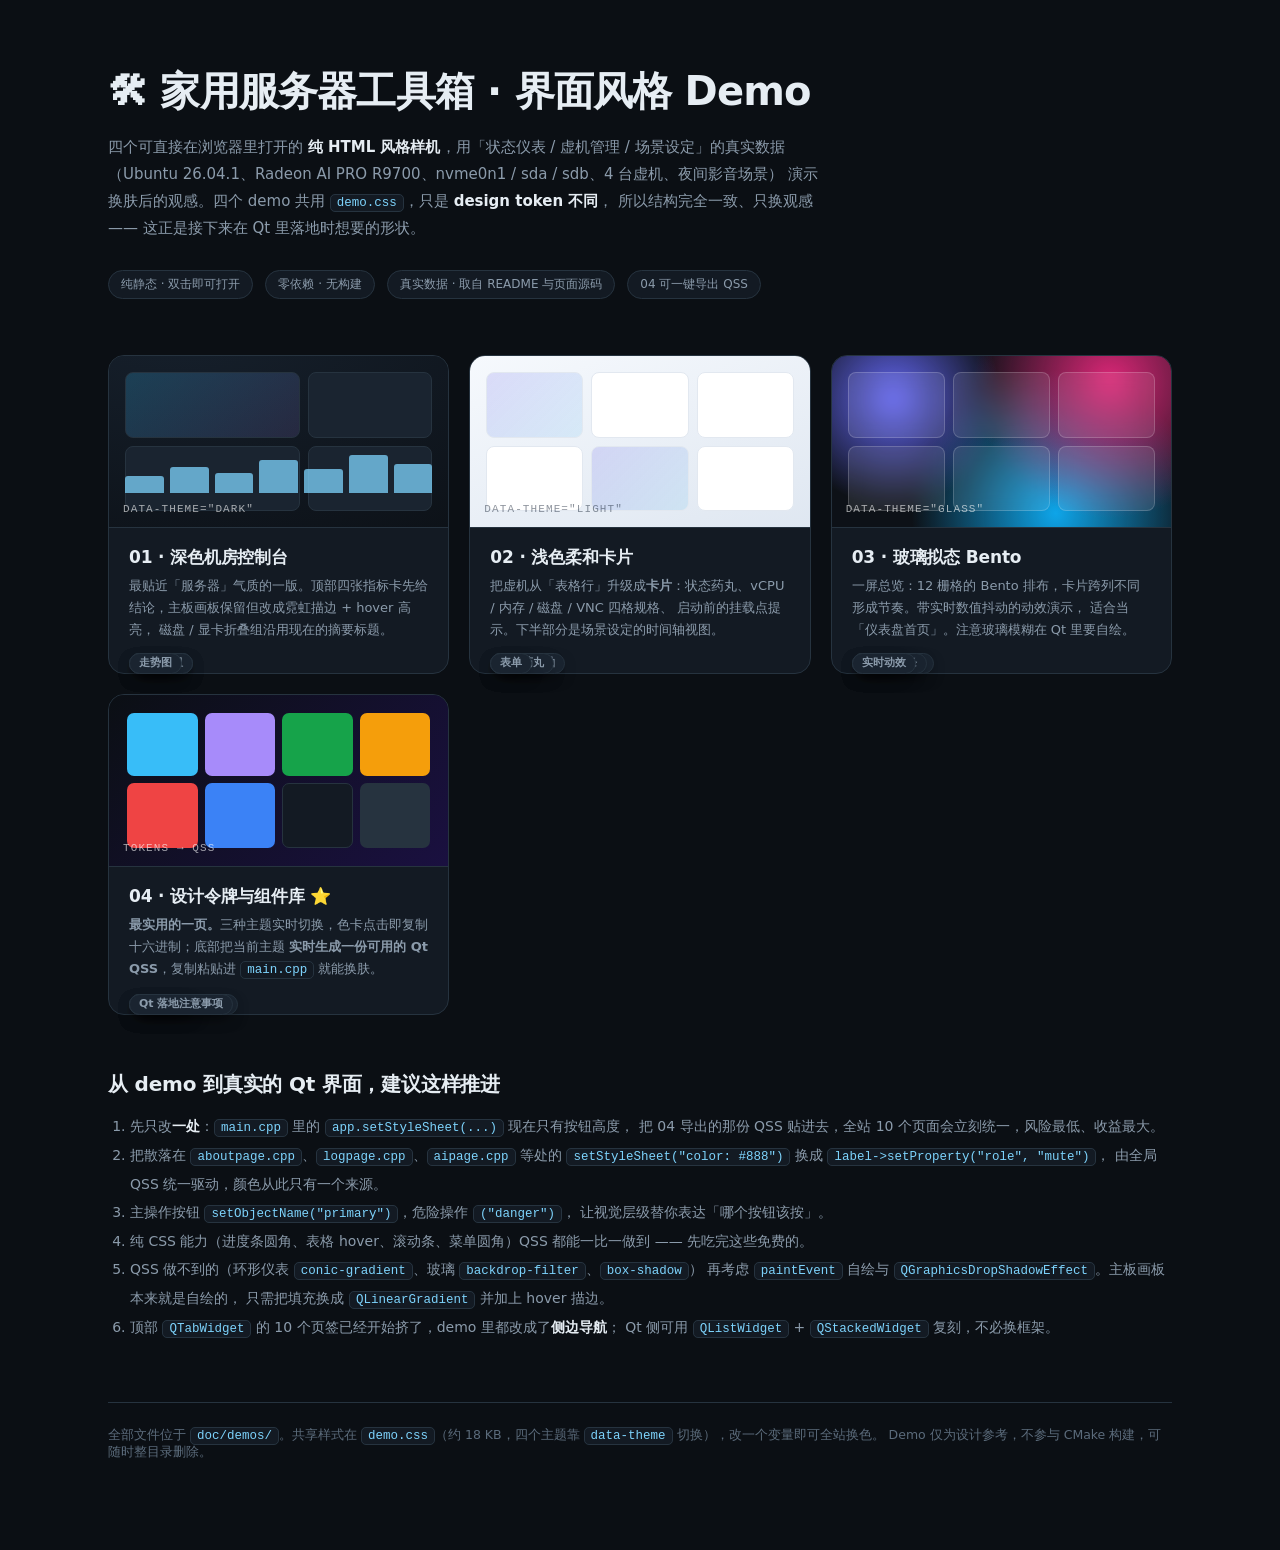
==== doc/demos/index.html @ bb208f49 "build: 加 install 规则与界面自检脚手架; 文档补充主题与实现说明 install: 默认前缀改为 ~/.local, cmake --install build 即装到 ~/.loca" ====
<!doctype html>
<html lang="zh-CN">
<head>
<meta charset="utf-8">
<meta name="viewport" content="width=device-width, initial-scale=1">
<title>家用服务器工具箱 · 界面风格 Demo</title>
<link rel="stylesheet" href="demo.css">
<style>
  body { background: #0b0f14; }
  .wrap { max-width: 1120px; margin: 0 auto; padding: 64px 28px 96px; color: #e6edf3; }
  h1 { font-size: 40px; margin: 0 0 10px; letter-spacing: -.02em; }
  .lede { color: #8b9bab; font-size: 15px; line-height: 1.8; max-width: 720px; }
  .lede b { color: #e6edf3; }
  .row { display: flex; flex-wrap: wrap; gap: 12px; margin: 28px 0 56px; }
  .tag { font-size: 12px; padding: 5px 12px; border-radius: 999px; border: 1px solid #26333f;
         background: #131a23; color: #8b9bab; }

  .cards { display: grid; grid-template-columns: repeat(auto-fill, minmax(320px, 1fr)); gap: 20px; }
  a.card { display: block; text-decoration: none; color: inherit; background: #131a23;
           border: 1px solid #26333f; border-radius: 16px; overflow: hidden;
           transition: transform .18s cubic-bezier(.2,.7,.2,1), border-color .18s, box-shadow .18s; }
  a.card:hover { transform: translateY(-4px); border-color: #33475b;
                 box-shadow: 0 20px 44px -20px rgba(0,0,0,.8); }
  .shot { height: 172px; position: relative; overflow: hidden; border-bottom: 1px solid #26333f; }
  .shot .lbl { position: absolute; left: 14px; bottom: 12px; font-size: 11px; letter-spacing: .1em;
               text-transform: uppercase; color: rgba(255,255,255,.62); font-family: var(--font-mono); }
  .pad { padding: 18px 20px 20px; }
  .pad h3 { font-size: 17px; margin: 0 0 6px; }
  .pad p { margin: 0; font-size: 13px; line-height: 1.7; color: #8b9bab; }
  .chips { display: flex; flex-wrap: wrap; gap: 6px; margin-top: 12px; }
  .chip { font-size: 11px; padding: 2px 9px; border-radius: 999px; background: #1a2430;
          border: 1px solid #26333f; color: #8b9bab; }

  /* 三块缩略图：纯 CSS 抽象示意，不依赖截图 */
  .s-dark  { background: radial-gradient(600px 300px at 20% -20%, #16202c, #0b0f14); }
  .s-light { background: linear-gradient(160deg, #f6f9fd, #dfe7f1); }
  .s-glass { background:
      radial-gradient(180px 180px at 18% 25%, #6366f1, transparent 60%),
      radial-gradient(220px 220px at 82% 15%, #db2777, transparent 62%),
      radial-gradient(240px 240px at 66% 92%, #0ea5e9, transparent 60%), #0d1117; }
  .s-tok   { background: linear-gradient(135deg, #0b0f14, #1a1040); }
  .blocks { position: absolute; inset: 16px; display: grid; gap: 8px; }
  .b1 { grid-template-columns: 1.4fr 1fr; grid-template-rows: 1fr 1fr; }
  .blk { border-radius: 8px; }
  .s-dark  .blk { background: #1a2430; border: 1px solid #26333f; }
  .s-dark  .blk.a { background: linear-gradient(135deg, rgba(56,189,248,.22), rgba(167,139,250,.14)); }
  .s-light .blk { background: #fff; border: 1px solid #e2e8f0; }
  .s-light .blk.a { background: linear-gradient(135deg, rgba(79,70,229,.16), rgba(14,165,233,.1)); }
  .s-glass .blk { background: rgba(255,255,255,.09); border: 1px solid rgba(255,255,255,.18);
                  backdrop-filter: blur(8px); }
  .b2 { grid-template-columns: repeat(3, 1fr); grid-template-rows: 1fr 1fr; }
  .b3 { grid-template-columns: repeat(4, 1fr); grid-template-rows: 1fr 1fr 1fr; }
  .bars { position: absolute; left: 16px; right: 16px; bottom: 34px; display: flex; gap: 6px; align-items: flex-end; height: 42px; }
  .bars i { flex: 1; border-radius: 3px 3px 0 0; background: rgba(125,211,252,.75); }
  .swgrid { position: absolute; inset: 18px; display: grid; grid-template-columns: repeat(4,1fr); gap: 7px; }
  .swgrid i { border-radius: 7px; }

  h2 { font-size: 20px; margin: 56px 0 14px; }
  ol { color: #8b9bab; font-size: 14px; line-height: 2; padding-left: 22px; }
  ol b { color: #e6edf3; }
  code { font-family: var(--font-mono); font-size: 12.5px; background: #131a23;
         border: 1px solid #26333f; border-radius: 5px; padding: 1px 6px; color: #7dd3fc; }
  .foot { margin-top: 60px; padding-top: 24px; border-top: 1px solid #26333f;
          font-size: 12.5px; color: #5b6b7b; }
</style>
</head>
<body>
<div class="wrap">

  <h1>🛠 家用服务器工具箱 · 界面风格 Demo</h1>
  <p class="lede">
    四个可直接在浏览器里打开的 <b>纯 HTML 风格样机</b>，用「状态仪表 / 虚机管理 / 场景设定」的真实数据
    （Ubuntu 26.04.1、Radeon AI PRO R9700、nvme0n1 / sda / sdb、4 台虚机、夜间影音场景）
    演示换肤后的观感。四个 demo 共用 <code>demo.css</code>，只是 <b>design token 不同</b>，
    所以结构完全一致、只换观感 —— 这正是接下来在 Qt 里落地时想要的形状。
  </p>

  <div class="row">
    <span class="tag">纯静态 · 双击即可打开</span>
    <span class="tag">零依赖 · 无构建</span>
    <span class="tag">真实数据 · 取自 README 与页面源码</span>
    <span class="tag">04 可一键导出 QSS</span>
  </div>

  <div class="cards">

    <a class="card" href="01-dark-console.html">
      <div class="shot s-dark">
        <div class="blocks b1">
          <div class="blk a"></div><div class="blk"></div><div class="blk"></div><div class="blk"></div>
        </div>
        <div class="bars"><i style="height:40%"></i><i style="height:62%"></i><i style="height:48%"></i>
          <i style="height:78%"></i><i style="height:56%"></i><i style="height:90%"></i><i style="height:70%"></i></div>
        <span class="lbl">data-theme="dark"</span>
      </div>
      <div class="pad">
        <h3>01 · 深色机房控制台</h3>
        <p>最贴近「服务器」气质的一版。顶部四张指标卡先给结论，主板画板保留但改成霓虹描边 + hover 高亮，
           磁盘 / 显卡折叠组沿用现在的摘要标题。</p>
        <div class="chips"><span class="chip">状态仪表</span><span class="chip">主板画板</span>
          <span class="chip">折叠分组</span><span class="chip">走势图</span></div>
      </div>
    </a>

    <a class="card" href="02-light-cards.html">
      <div class="shot s-light">
        <div class="blocks b2">
          <div class="blk a"></div><div class="blk"></div><div class="blk"></div>
          <div class="blk"></div><div class="blk a"></div><div class="blk"></div>
        </div>
        <span class="lbl" style="color:rgba(30,41,59,.5)">data-theme="light"</span>
      </div>
      <div class="pad">
        <h3>02 · 浅色柔和卡片</h3>
        <p>把虚机从「表格行」升级成<b>卡片</b>：状态药丸、vCPU / 内存 / 磁盘 / VNC 四格规格、
           启动前的挂载点提示。下半部分是场景设定的时间轴视图。</p>
        <div class="chips"><span class="chip">虚机卡片</span><span class="chip">场景时间轴</span>
          <span class="chip">状态药丸</span><span class="chip">表单</span></div>
      </div>
    </a>

    <a class="card" href="03-glass-bento.html">
      <div class="shot s-glass">
        <div class="blocks b2">
          <div class="blk"></div><div class="blk"></div><div class="blk"></div>
          <div class="blk"></div><div class="blk"></div><div class="blk"></div>
        </div>
        <span class="lbl">data-theme="glass"</span>
      </div>
      <div class="pad">
        <h3>03 · 玻璃拟态 Bento</h3>
        <p>一屏总览：12 栅格的 Bento 排布，卡片跨列不同形成节奏。带实时数值抖动的动效演示，
           适合当「仪表盘首页」。注意玻璃模糊在 Qt 里要自绘。</p>
        <div class="chips"><span class="chip">Bento 栅格</span><span class="chip">面积图</span>
          <span class="chip">温度热力条</span><span class="chip">实时动效</span></div>
      </div>
    </a>

    <a class="card" href="04-tokens.html">
      <div class="shot s-tok">
        <div class="swgrid">
          <i style="background:#38bdf8"></i><i style="background:#a78bfa"></i><i style="background:#16a34a"></i><i style="background:#f59e0b"></i>
          <i style="background:#ef4444"></i><i style="background:#3b82f6"></i><i style="background:#131a23;border:1px solid #26333f"></i><i style="background:#26333f"></i>
        </div>
        <span class="lbl">tokens → QSS</span>
      </div>
      <div class="pad">
        <h3>04 · 设计令牌与组件库 ⭐</h3>
        <p><b>最实用的一页。</b>三种主题实时切换，色卡点击即复制十六进制；底部把当前主题
           <b>实时生成一份可用的 Qt QSS</b>，复制粘贴进 <code>main.cpp</code> 就能换肤。</p>
        <div class="chips"><span class="chip">主题切换</span><span class="chip">导出 QSS</span>
          <span class="chip">按钮 / 表格 / 表单</span><span class="chip">Qt 落地注意事项</span></div>
      </div>
    </a>

  </div>

  <h2>从 demo 到真实的 Qt 界面，建议这样推进</h2>
  <ol>
    <li>先只改<b>一处</b>：<code>main.cpp</code> 里的 <code>app.setStyleSheet(...)</code> 现在只有按钮高度，
        把 04 导出的那份 QSS 贴进去，全站 10 个页面会立刻统一，风险最低、收益最大。</li>
    <li>把散落在 <code>aboutpage.cpp</code>、<code>logpage.cpp</code>、<code>aipage.cpp</code> 等处的
        <code>setStyleSheet("color: #888")</code> 换成 <code>label-&gt;setProperty("role", "mute")</code>，
        由全局 QSS 统一驱动，颜色从此只有一个来源。</li>
    <li>主操作按钮 <code>setObjectName("primary")</code>，危险操作 <code>("danger")</code>，
        让视觉层级替你表达「哪个按钮该按」。</li>
    <li>纯 CSS 能力（进度条圆角、表格 hover、滚动条、菜单圆角）QSS 都能一比一做到 —— 先吃完这些免费的。</li>
    <li>QSS 做不到的（环形仪表 <code>conic-gradient</code>、玻璃 <code>backdrop-filter</code>、<code>box-shadow</code>）
        再考虑 <code>paintEvent</code> 自绘与 <code>QGraphicsDropShadowEffect</code>。主板画板本来就是自绘的，
        只需把填充换成 <code>QLinearGradient</code> 并加上 hover 描边。</li>
    <li>顶部 <code>QTabWidget</code> 的 10 个页签已经开始挤了，demo 里都改成了<b>侧边导航</b>；
        Qt 侧可用 <code>QListWidget</code> + <code>QStackedWidget</code> 复刻，不必换框架。</li>
  </ol>

  <div class="foot">
    全部文件位于 <code>doc/demos/</code>。共享样式在 <code>demo.css</code>（约 18 KB，四个主题靠
    <code>data-theme</code> 切换），改一个变量即可全站换色。
    Demo 仅为设计参考，不参与 CMake 构建，可随时整目录删除。
  </div>

</div>
</body>
</html>
---- doc/demos/demo.css ----
/* ============================================================
   家用服务器工具箱 · 风格化 Demo 共享样式
   demo.css — 主题变量 + 通用组件骨架
   四个 demo 各挂一个 data-theme，切换观感而不改结构
   配色/间距/圆角均可一比一翻译成 Qt QSS（见 04-tokens.html）
   ============================================================ */

/* ---------- 1. 设计令牌（Design Tokens） ---------- */
:root {
  /* 间距：4px 基准的模块化阶梯 */
  --sp-1: 4px;  --sp-2: 8px;  --sp-3: 12px; --sp-4: 16px;
  --sp-5: 24px; --sp-6: 32px; --sp-7: 48px;

  /* 圆角 */
  --r-sm: 8px; --r-md: 12px; --r-lg: 18px; --r-pill: 999px;

  /* 字体 */
  --font-ui: "Inter", "PingFang SC", "Microsoft YaHei", system-ui, sans-serif;
  --font-mono: "JetBrains Mono", "SFMono-Regular", "Cascadia Code", monospace;

  /* 字号 */
  --fs-xs: 11px; --fs-sm: 12px; --fs-md: 13px;
  --fs-lg: 15px; --fs-xl: 20px; --fs-2xl: 28px; --fs-num: 34px;

  /* 动效 */
  --ease: cubic-bezier(.2,.7,.2,1);
  --dur: .18s;

  /* 语义色（默认值，各主题覆盖） */
  --ok: #16a34a; --warn: #f59e0b; --bad: #ef4444; --info: #3b82f6;
}

/* ---------- 2. 主题：深色机房控制台 ---------- */
[data-theme="dark"] {
  --bg:        #0b0f14;
  --bg-grad:   radial-gradient(1200px 600px at 20% -10%, #16202c 0%, #0b0f14 60%);
  --surface:   #131a23;
  --surface-2: #1a2430;
  --surface-3: #202d3b;
  --border:    #26333f;
  --border-hi: #33475b;
  --text:      #e6edf3;
  --text-dim:  #8b9bab;
  --text-mute: #5b6b7b;
  --accent:    #38bdf8;
  --accent-2:  #a78bfa;
  --glow:      0 0 0 1px rgba(56,189,248,.25), 0 8px 24px -8px rgba(56,189,248,.35);
  --shadow:    0 12px 32px -12px rgba(0,0,0,.7);
  --track:     #0e151d;
}

/* ---------- 3. 主题：浅色柔和卡片 ---------- */
[data-theme="light"] {
  --bg:        #eef2f7;
  --bg-grad:   linear-gradient(180deg, #f6f9fd 0%, #e9eef6 100%);
  --surface:   #ffffff;
  --surface-2: #f7f9fc;
  --surface-3: #eef2f7;
  --border:    #e2e8f0;
  --border-hi: #cbd5e1;
  --text:      #1e293b;
  --text-dim:  #64748b;
  --text-mute: #94a3b8;
  --accent:    #4f46e5;
  --accent-2:  #0ea5e9;
  --glow:      0 0 0 1px rgba(79,70,229,.18), 0 6px 18px -8px rgba(79,70,229,.28);
  --shadow:    0 8px 24px -14px rgba(15,23,42,.25), 0 1px 2px rgba(15,23,42,.06);
  --track:     #e9eef5;
}

/* ---------- 4. 主题：玻璃拟态 ---------- */
[data-theme="glass"] {
  --bg:        #0d1117;
  --surface:   rgba(255,255,255,.07);
  --surface-2: rgba(255,255,255,.10);
  --surface-3: rgba(255,255,255,.14);
  --border:    rgba(255,255,255,.14);
  --border-hi: rgba(255,255,255,.28);
  --text:      #f2f6fb;
  --text-dim:  rgba(242,246,251,.68);
  --text-mute: rgba(242,246,251,.42);
  --accent:    #7dd3fc;
  --accent-2:  #f0abfc;
  --glow:      0 0 0 1px rgba(255,255,255,.18), 0 10px 40px -12px rgba(125,211,252,.45);
  --shadow:    0 24px 60px -24px rgba(0,0,0,.65);
  --track:     rgba(255,255,255,.10);
}
[data-theme="glass"] .app::before {
  content: ""; position: fixed; inset: -20%; z-index: 0; pointer-events: none;
  background:
    radial-gradient(420px 420px at 12% 18%, #6366f1 0%, transparent 60%),
    radial-gradient(520px 520px at 88% 12%, #db2777 0%, transparent 62%),
    radial-gradient(560px 560px at 72% 88%, #0ea5e9 0%, transparent 60%),
    radial-gradient(420px 420px at 25% 92%, #22d3ee 0%, transparent 62%);
  filter: blur(70px) saturate(150%); opacity: .55;
  animation: blob 26s var(--ease) infinite alternate;
}
@keyframes blob { to { transform: translate3d(3%, -3%, 0) rotate(8deg) scale(1.08); } }

/* ---------- 5. 基础排版 ---------- */
* { box-sizing: border-box; }
html, body { margin: 0; height: 100%; }
body {
  font-family: var(--font-ui);
  font-size: var(--fs-md);
  color: var(--text);
  background: var(--bg);
  -webkit-font-smoothing: antialiased;
}
.app { min-height: 100%; background: var(--bg-grad) fixed; position: relative; }
.app > * { position: relative; z-index: 1; }
h1, h2, h3, h4 { margin: 0; font-weight: 650; letter-spacing: -.01em; }
.num, .mono { font-family: var(--font-mono); font-variant-numeric: tabular-nums; }
.dim  { color: var(--text-dim); }
.mute { color: var(--text-mute); }

/* ---------- 6. 窗口外框（模拟 Qt 主窗口） ---------- */
.window {
  max-width: 1180px; margin: 0 auto; min-height: 100vh;
  display: grid; grid-template-columns: 208px 1fr;
  background: var(--bg);
}
@media (max-width: 860px) { .window { grid-template-columns: 1fr; } .sidebar { display: none; } }

/* ---------- 7. 侧边导航（替代顶部 QTabWidget） ---------- */
.sidebar {
  display: flex; flex-direction: column; gap: var(--sp-1);
  padding: var(--sp-4) var(--sp-3);
  background: color-mix(in srgb, var(--surface) 70%, transparent);
  border-right: 1px solid var(--border);
}
.brand { display: flex; align-items: center; gap: var(--sp-3); padding: var(--sp-2) var(--sp-2) var(--sp-4); }
.brand-mark {
  width: 34px; height: 34px; border-radius: var(--r-sm); display: grid; place-items: center;
  font-size: 17px; background: linear-gradient(135deg, var(--accent), var(--accent-2));
  box-shadow: var(--glow);
}
.brand-name { font-size: var(--fs-md); font-weight: 700; line-height: 1.2; }
.brand-sub  { font-size: var(--fs-xs); color: var(--text-mute); }

.nav-item {
  display: flex; align-items: center; gap: var(--sp-3);
  padding: 9px var(--sp-3); border-radius: var(--r-sm);
  color: var(--text-dim); font-size: var(--fs-md); cursor: pointer;
  border: 1px solid transparent; background: none; text-align: left; width: 100%;
  transition: background var(--dur) var(--ease), color var(--dur) var(--ease),
              transform var(--dur) var(--ease);
}
.nav-item:hover { background: var(--surface-2); color: var(--text); transform: translateX(2px); }
.nav-item.active {
  background: var(--surface-2); color: var(--text); font-weight: 600;
  border-color: var(--border); box-shadow: inset 2px 0 0 var(--accent);
}
.nav-ico { width: 20px; text-align: center; filter: saturate(1.1); }
.nav-badge {
  margin-left: auto; font-size: var(--fs-xs); font-family: var(--font-mono);
  padding: 1px 6px; border-radius: var(--r-pill); background: var(--surface-3); color: var(--text-dim);
}
.nav-sep { margin: var(--sp-3) var(--sp-2) var(--sp-1); font-size: var(--fs-xs);
           text-transform: uppercase; letter-spacing: .08em; color: var(--text-mute); }

/* ---------- 8. 顶栏 ---------- */
.main { display: flex; flex-direction: column; min-width: 0; }
.topbar {
  display: flex; align-items: center; gap: var(--sp-4);
  padding: var(--sp-3) var(--sp-5); border-bottom: 1px solid var(--border);
  background: color-mix(in srgb, var(--surface) 60%, transparent);
  backdrop-filter: blur(10px);
  position: sticky; top: 0; z-index: 5;
}
.topbar h1 { font-size: var(--fs-lg); }
.topbar .sub { font-size: var(--fs-sm); color: var(--text-mute); }
.spacer { flex: 1; }

/* ---------- 9. 卡片 ---------- */
.card {
  background: var(--surface); border: 1px solid var(--border);
  border-radius: var(--r-md); box-shadow: var(--shadow);
  transition: border-color var(--dur) var(--ease), transform var(--dur) var(--ease),
              box-shadow var(--dur) var(--ease);
}
[data-theme="glass"] .card { backdrop-filter: blur(18px) saturate(150%); }
.card:hover { border-color: var(--border-hi); }
.card-head {
  display: flex; align-items: center; gap: var(--sp-2);
  padding: var(--sp-3) var(--sp-4); border-bottom: 1px solid var(--border);
}
.card-title { font-size: var(--fs-md); font-weight: 650; }
.card-body { padding: var(--sp-4); }
.grid { display: grid; gap: var(--sp-4); }

/* ---------- 10. 指标卡 + 仪表 ---------- */
.stat { padding: var(--sp-4); display: flex; flex-direction: column; gap: var(--sp-2); }
.stat-top { display: flex; align-items: center; gap: var(--sp-2); }
.stat-label { font-size: var(--fs-sm); color: var(--text-dim); }
.stat-val { font-size: var(--fs-num); font-weight: 700; line-height: 1; }
.stat-val small { font-size: var(--fs-lg); font-weight: 500; color: var(--text-mute); }
.stat-foot { font-size: var(--fs-xs); color: var(--text-mute); }

.bar { height: 6px; border-radius: var(--r-pill); background: var(--track); overflow: hidden; }
.bar > i { display: block; height: 100%; border-radius: inherit;
           background: linear-gradient(90deg, var(--accent), var(--accent-2));
           transition: width .6s var(--ease); }
.bar.ok    > i { background: linear-gradient(90deg, #16a34a, #4ade80); }
.bar.warn  > i { background: linear-gradient(90deg, #d97706, #fbbf24); }
.bar.bad   > i { background: linear-gradient(90deg, #dc2626, #f87171); }

.ring { --p: 0; --sz: 96px; width: var(--sz); height: var(--sz); border-radius: 50%;
  display: grid; place-items: center; position: relative;
  background: conic-gradient(var(--accent) calc(var(--p) * 1%), var(--track) 0); }
.ring::after { content: ""; position: absolute; inset: 9px; border-radius: 50%; background: var(--surface); }
.ring b { position: relative; font-size: var(--fs-xl); font-family: var(--font-mono); }

/* ---------- 11. 状态药丸 ---------- */
.pill {
  display: inline-flex; align-items: center; gap: 5px;
  padding: 2px 9px; border-radius: var(--r-pill);
  font-size: var(--fs-xs); font-weight: 600; letter-spacing: .01em;
  border: 1px solid transparent; white-space: nowrap;
}
.pill .dot { width: 6px; height: 6px; border-radius: 50%; background: currentColor; }
.pill.live .dot { animation: pulse 1.6s var(--ease) infinite; }
@keyframes pulse { 50% { opacity: .3; transform: scale(.7); } }
.pill.ok   { color: var(--ok);   background: color-mix(in srgb, var(--ok) 14%, transparent);   border-color: color-mix(in srgb, var(--ok) 30%, transparent); }
.pill.warn { color: var(--warn); background: color-mix(in srgb, var(--warn) 14%, transparent); border-color: color-mix(in srgb, var(--warn) 30%, transparent); }
.pill.bad  { color: var(--bad);  background: color-mix(in srgb, var(--bad) 14%, transparent);  border-color: color-mix(in srgb, var(--bad) 30%, transparent); }
.pill.mute { color: var(--text-mute); background: var(--surface-2); border-color: var(--border); }

/* ---------- 12. 按钮 ---------- */
.btn {
  display: inline-flex; align-items: center; gap: 6px; cursor: pointer;
  padding: 7px 14px; border-radius: var(--r-sm); font: inherit; font-size: var(--fs-md);
  color: var(--text); background: var(--surface-2); border: 1px solid var(--border);
  transition: transform var(--dur) var(--ease), background var(--dur) var(--ease),
              border-color var(--dur) var(--ease), box-shadow var(--dur) var(--ease);
}
.btn:hover  { background: var(--surface-3); border-color: var(--border-hi); transform: translateY(-1px); }
.btn:active { transform: translateY(0); }
.btn.primary {
  color: #fff; border-color: transparent;
  background: linear-gradient(135deg, var(--accent), var(--accent-2)); box-shadow: var(--glow);
}
.btn.primary:hover { filter: brightness(1.08); }
.btn.danger { color: var(--bad); border-color: color-mix(in srgb, var(--bad) 35%, transparent);
              background: color-mix(in srgb, var(--bad) 10%, transparent); }
.btn.sm { padding: 4px 10px; font-size: var(--fs-sm); }
.btn:disabled { opacity: .45; cursor: not-allowed; transform: none; }

/* ---------- 13. 表格 ---------- */
table { width: 100%; border-collapse: collapse; font-size: var(--fs-md); }
thead th {
  text-align: left; font-size: var(--fs-xs); text-transform: uppercase; letter-spacing: .06em;
  color: var(--text-mute); font-weight: 600; padding: var(--sp-2) var(--sp-3);
  border-bottom: 1px solid var(--border); position: sticky; top: 0; background: var(--surface);
}
tbody td { padding: 10px var(--sp-3); border-bottom: 1px solid color-mix(in srgb, var(--border) 60%, transparent); }
tbody tr { transition: background var(--dur) var(--ease); }
tbody tr:hover { background: var(--surface-2); }
tbody tr.sel { background: color-mix(in srgb, var(--accent) 10%, transparent);
               box-shadow: inset 2px 0 0 var(--accent); }
tbody tr:last-child td { border-bottom: 0; }

/* ---------- 14. 定义列表 / KV 网格 ---------- */
.kv { display: grid; grid-template-columns: 92px 1fr; gap: var(--sp-2) var(--sp-3); font-size: var(--fs-md); }
.kv dt { color: var(--text-mute); }
.kv dd { margin: 0; font-family: var(--font-mono); font-size: var(--fs-sm); }

/* ---------- 15. 主板画板（风格化的电路板） ---------- */
.board {
  position: relative; border-radius: var(--r-md); padding: var(--sp-4);
  background:
    repeating-linear-gradient(90deg, transparent 0 39px, color-mix(in srgb, var(--accent) 6%, transparent) 39px 40px),
    repeating-linear-gradient(0deg,  transparent 0 39px, color-mix(in srgb, var(--accent) 6%, transparent) 39px 40px),
    linear-gradient(160deg, #0f2a22, #0a1c18);
  border: 1px solid #1d4438; box-shadow: inset 0 0 60px rgba(0,0,0,.55), var(--shadow);
  min-height: 420px;
}
.chip {
  position: absolute; border-radius: var(--r-sm); padding: 7px 9px; cursor: pointer;
  font-size: var(--fs-xs); line-height: 1.35; color: #06231b; font-weight: 650;
  box-shadow: 0 6px 16px -6px rgba(0,0,0,.6);
  transition: transform var(--dur) var(--ease), box-shadow var(--dur) var(--ease), filter var(--dur) var(--ease);
}
.chip:hover { transform: translateY(-2px) scale(1.03); filter: brightness(1.12); z-index: 3;
              box-shadow: 0 12px 26px -8px rgba(0,0,0,.7); }
.chip.on { box-shadow: 0 0 0 2px rgba(255,255,255,.6), 0 10px 24px -6px rgba(0,0,0,.7); }
.chip b { display: block; font-size: var(--fs-sm); }
.chip .mini { height: 4px; margin-top: 4px; border-radius: 2px; background: rgba(0,0,0,.28); overflow: hidden; }
.chip .mini > i { display: block; height: 100%; background: rgba(255,255,255,.9); }
.chip.cpu   { background: linear-gradient(140deg, #fbbf24, #f59e0b); }
.chip.chipset { background: linear-gradient(140deg, #94a3b8, #64748b); color: #0b1220; }
.chip.ram   { background: linear-gradient(140deg, #60a5fa, #3b82f6); }
.chip.nvme  { background: linear-gradient(140deg, #34d399, #10b981); }
.chip.sata  { background: linear-gradient(140deg, #c084fc, #a855f7); }
.chip.gpu   { background: linear-gradient(140deg, #fb7185, #ef4444); }
.chip.nic   { background: linear-gradient(140deg, #22d3ee, #06b6d4); }
.board-tag { position: absolute; right: var(--sp-4); bottom: var(--sp-3);
             font-family: var(--font-mono); font-size: var(--fs-xs); letter-spacing: .18em;
             color: rgba(255,255,255,.35); }

/* ---------- 16. 迷你走势图 ---------- */
.spark { display: flex; align-items: flex-end; gap: 3px; height: 34px; }
.spark i { flex: 1; border-radius: 2px 2px 0 0;
  background: linear-gradient(180deg, var(--accent), color-mix(in srgb, var(--accent) 25%, transparent));
  animation: rise .7s var(--ease) backwards; }
@keyframes rise { from { transform: scaleY(.1); opacity: 0; } }
.spark i:nth-child(n) { transform-origin: bottom; }

/* ---------- 17. 折叠分组 ---------- */
details.grp { border: 1px solid var(--border); border-radius: var(--r-sm); background: var(--surface-2); }
details.grp + details.grp { margin-top: var(--sp-2); }
details.grp > summary {
  cursor: pointer; padding: var(--sp-3) var(--sp-4); font-size: var(--fs-md); font-weight: 600;
  list-style: none; display: flex; align-items: center; gap: var(--sp-2);
}
details.grp > summary::-webkit-details-marker { display: none; }
details.grp > summary::before { content: "▸"; color: var(--text-mute); transition: transform var(--dur) var(--ease); }
details.grp[open] > summary::before { transform: rotate(90deg); }
details.grp > summary:hover { background: var(--surface-3); border-radius: var(--r-sm); }
.grp-body { padding: 0 var(--sp-4) var(--sp-4); }

/* ---------- 18. 表单控件 ---------- */
.field { display: flex; flex-direction: column; gap: 5px; }
.field label { font-size: var(--fs-xs); color: var(--text-mute); }
.input, select.input {
  padding: 7px 10px; border-radius: var(--r-sm); font: inherit; font-size: var(--fs-md);
  color: var(--text); background: var(--surface-2); border: 1px solid var(--border);
  transition: border-color var(--dur) var(--ease), box-shadow var(--dur) var(--ease);
}
.input:focus { outline: none; border-color: var(--accent); box-shadow: 0 0 0 3px color-mix(in srgb, var(--accent) 22%, transparent); }

.switch { width: 40px; height: 22px; border-radius: var(--r-pill); background: var(--track);
  position: relative; cursor: pointer; border: 1px solid var(--border); transition: background var(--dur) var(--ease); }
.switch::after { content: ""; position: absolute; top: 2px; left: 2px; width: 16px; height: 16px;
  border-radius: 50%; background: var(--text-mute); transition: transform var(--dur) var(--ease), background var(--dur) var(--ease); }
.switch.on { background: color-mix(in srgb, var(--accent) 45%, transparent); }
.switch.on::after { transform: translateX(18px); background: var(--accent); }

/* ---------- 19. 终端 / 日志 ---------- */
.term {
  font-family: var(--font-mono); font-size: var(--fs-sm); line-height: 1.65;
  background: color-mix(in srgb, var(--bg) 70%, #000); border: 1px solid var(--border);
  border-radius: var(--r-sm); padding: var(--sp-3) var(--sp-4); max-height: 240px; overflow: auto;
}
.term .ln { display: grid; grid-template-columns: 46px 62px 1fr; gap: var(--sp-3); white-space: pre-wrap; }
.term .t { color: var(--text-mute); }
.term .lv { font-weight: 700; }
.term .lv.I { color: #38bdf8; } .term .lv.W { color: #fbbf24; }
.term .lv.E { color: #f87171; } .term .lv.S { color: #4ade80; }

/* ---------- 20. 空状态 / 提示条 ---------- */
.empty { display: grid; place-items: center; gap: var(--sp-2); padding: var(--sp-7);
         text-align: center; color: var(--text-mute); }
.empty .big { font-size: 34px; opacity: .5; }
.callout { display: flex; gap: var(--sp-3); align-items: flex-start; padding: var(--sp-3) var(--sp-4);
  border-radius: var(--r-sm); border: 1px solid var(--border); background: var(--surface-2);
  font-size: var(--fs-sm); color: var(--text-dim); }
.callout.info { border-left: 3px solid var(--info); }
.callout.warn { border-left: 3px solid var(--warn); }
.callout.ok   { border-left: 3px solid var(--ok); }
hr.sep { border: 0; border-top: 1px solid var(--border); margin: var(--sp-4) 0; }
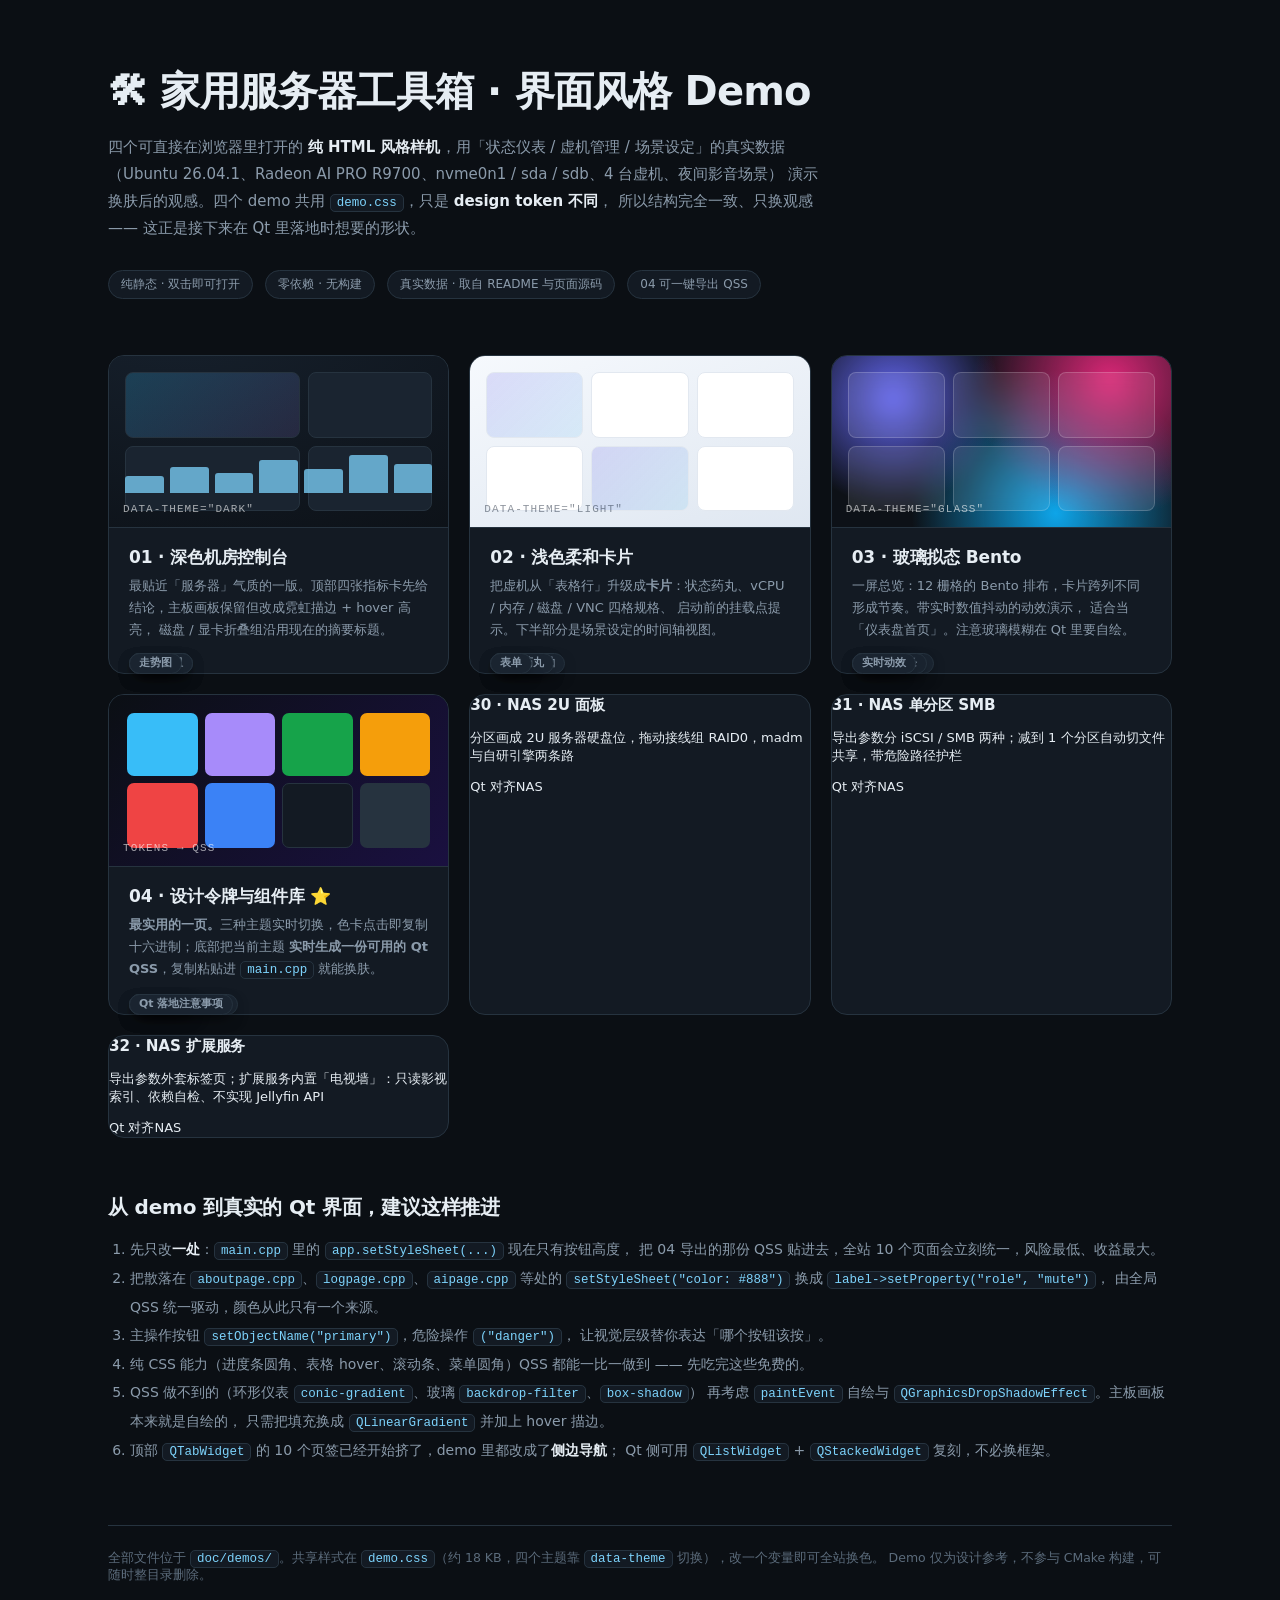
==== commit 3bf34737: "feat(nas): 电视墙媒体索引模型 + 扩展服务 demo 按「先看 demo 再改真代码」的流程，这一提交只含模型层与 demo，Qt 页面 未动。  模型层（nasmodel，纯函数、无进程" ====
--- a/doc/demos/index.html
+++ b/doc/demos/index.html
@@ -152,6 +152,25 @@
           <span class="chip">按钮 / 表格 / 表单</span><span class="chip">Qt 落地注意事项</span></div>
       </div>
     </a>
+<a class="card" href="30-nas-2u-panel.html">
+  <div class="prev" style="background:linear-gradient(135deg,#0b0f14,#131a23)"></div>
+  <h3>30 · NAS 2U 面板</h3>
+  <p>分区画成 2U 服务器硬盘位，拖动接线组 RAID0，madm 与自研引擎两条路</p>
+  <div class="tags"><span>Qt 对齐</span><span>NAS</span></div>
+</a>
+<a class="card" href="31-nas-smb.html">
+  <div class="prev" style="background:linear-gradient(135deg,#0b0f14,#131a23)"></div>
+  <h3>31 · NAS 单分区 SMB</h3>
+  <p>导出参数分 iSCSI / SMB 两种；减到 1 个分区自动切文件共享，带危险路径护栏</p>
+  <div class="tags"><span>Qt 对齐</span><span>NAS</span></div>
+</a>
+<a class="card" href="32-nas-extensions.html">
+  <div class="prev" style="background:linear-gradient(135deg,#0b0f14,#131a23)"></div>
+  <h3>32 · NAS 扩展服务</h3>
+  <p>导出参数外套标签页；扩展服务内置「电视墙」：只读影视索引、依赖自检、不实现 Jellyfin API</p>
+  <div class="tags"><span>Qt 对齐</span><span>NAS</span></div>
+</a>
+
 
   </div>
 
